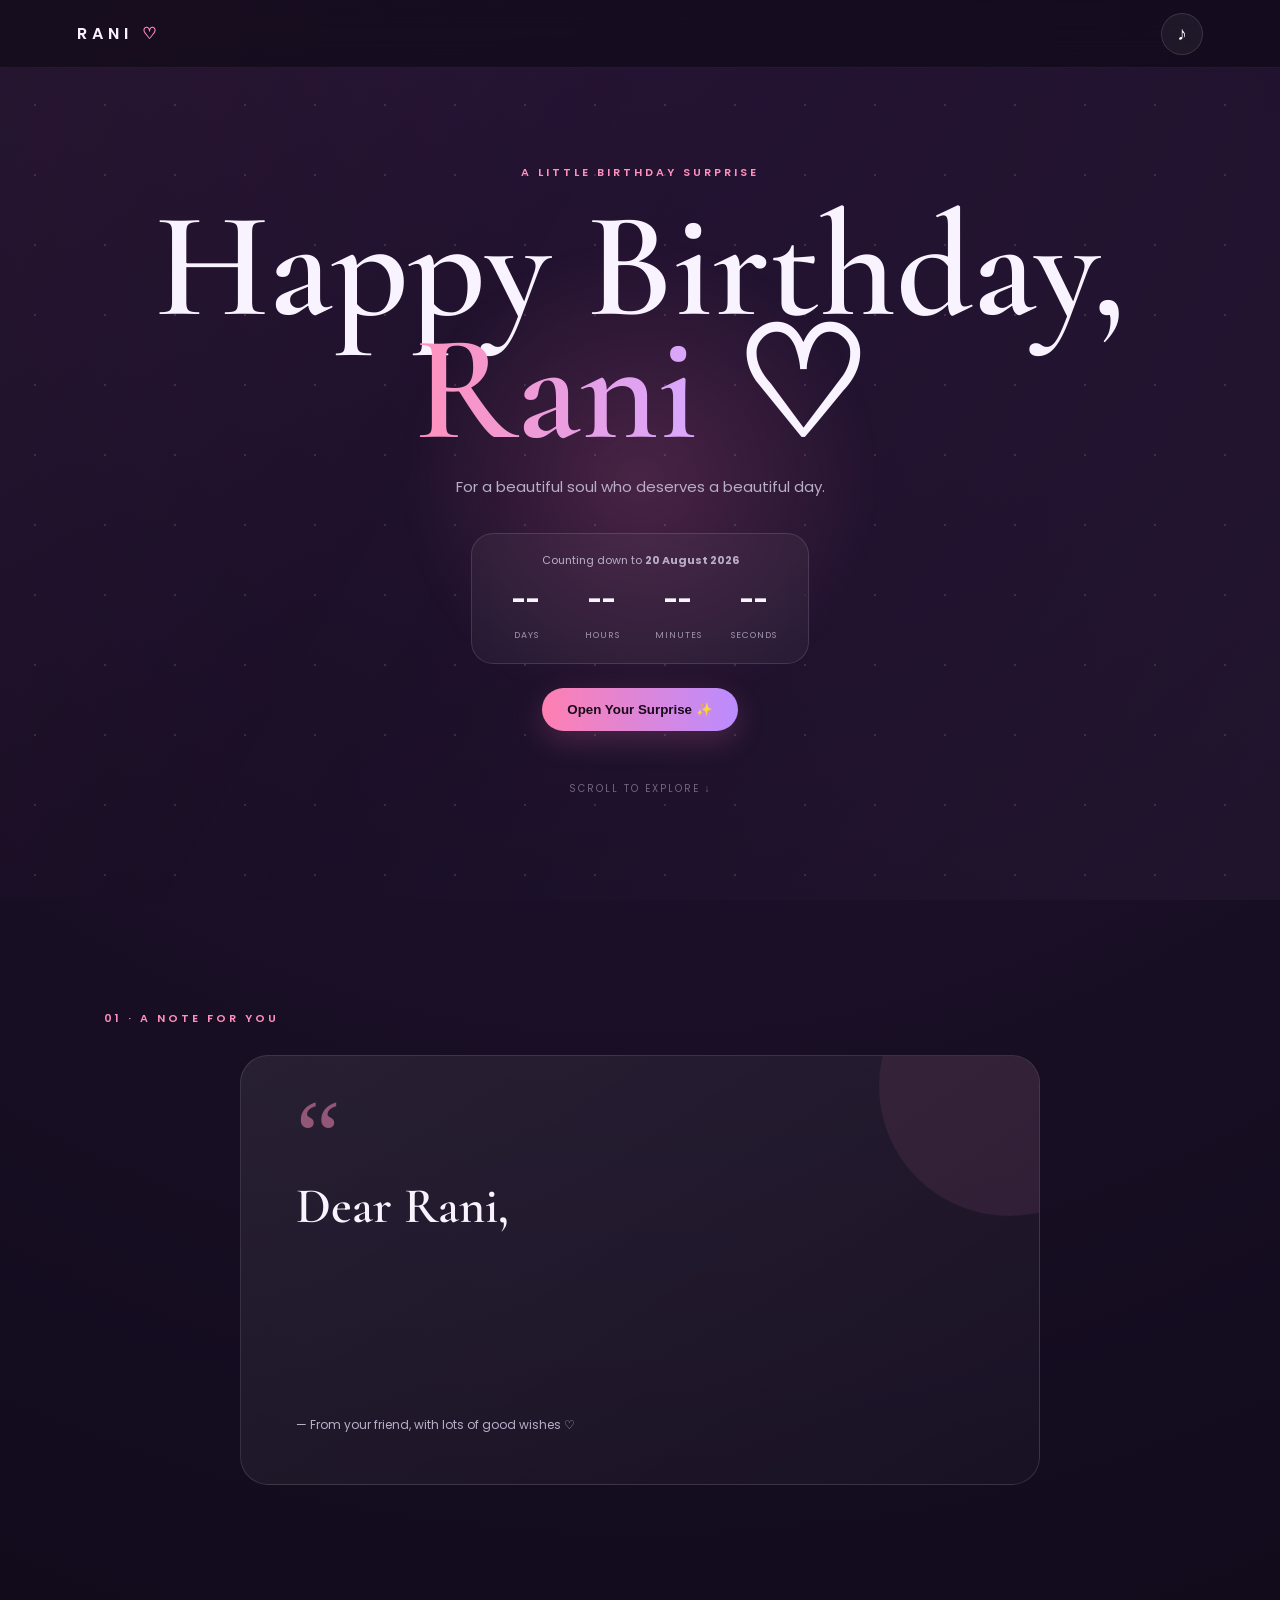
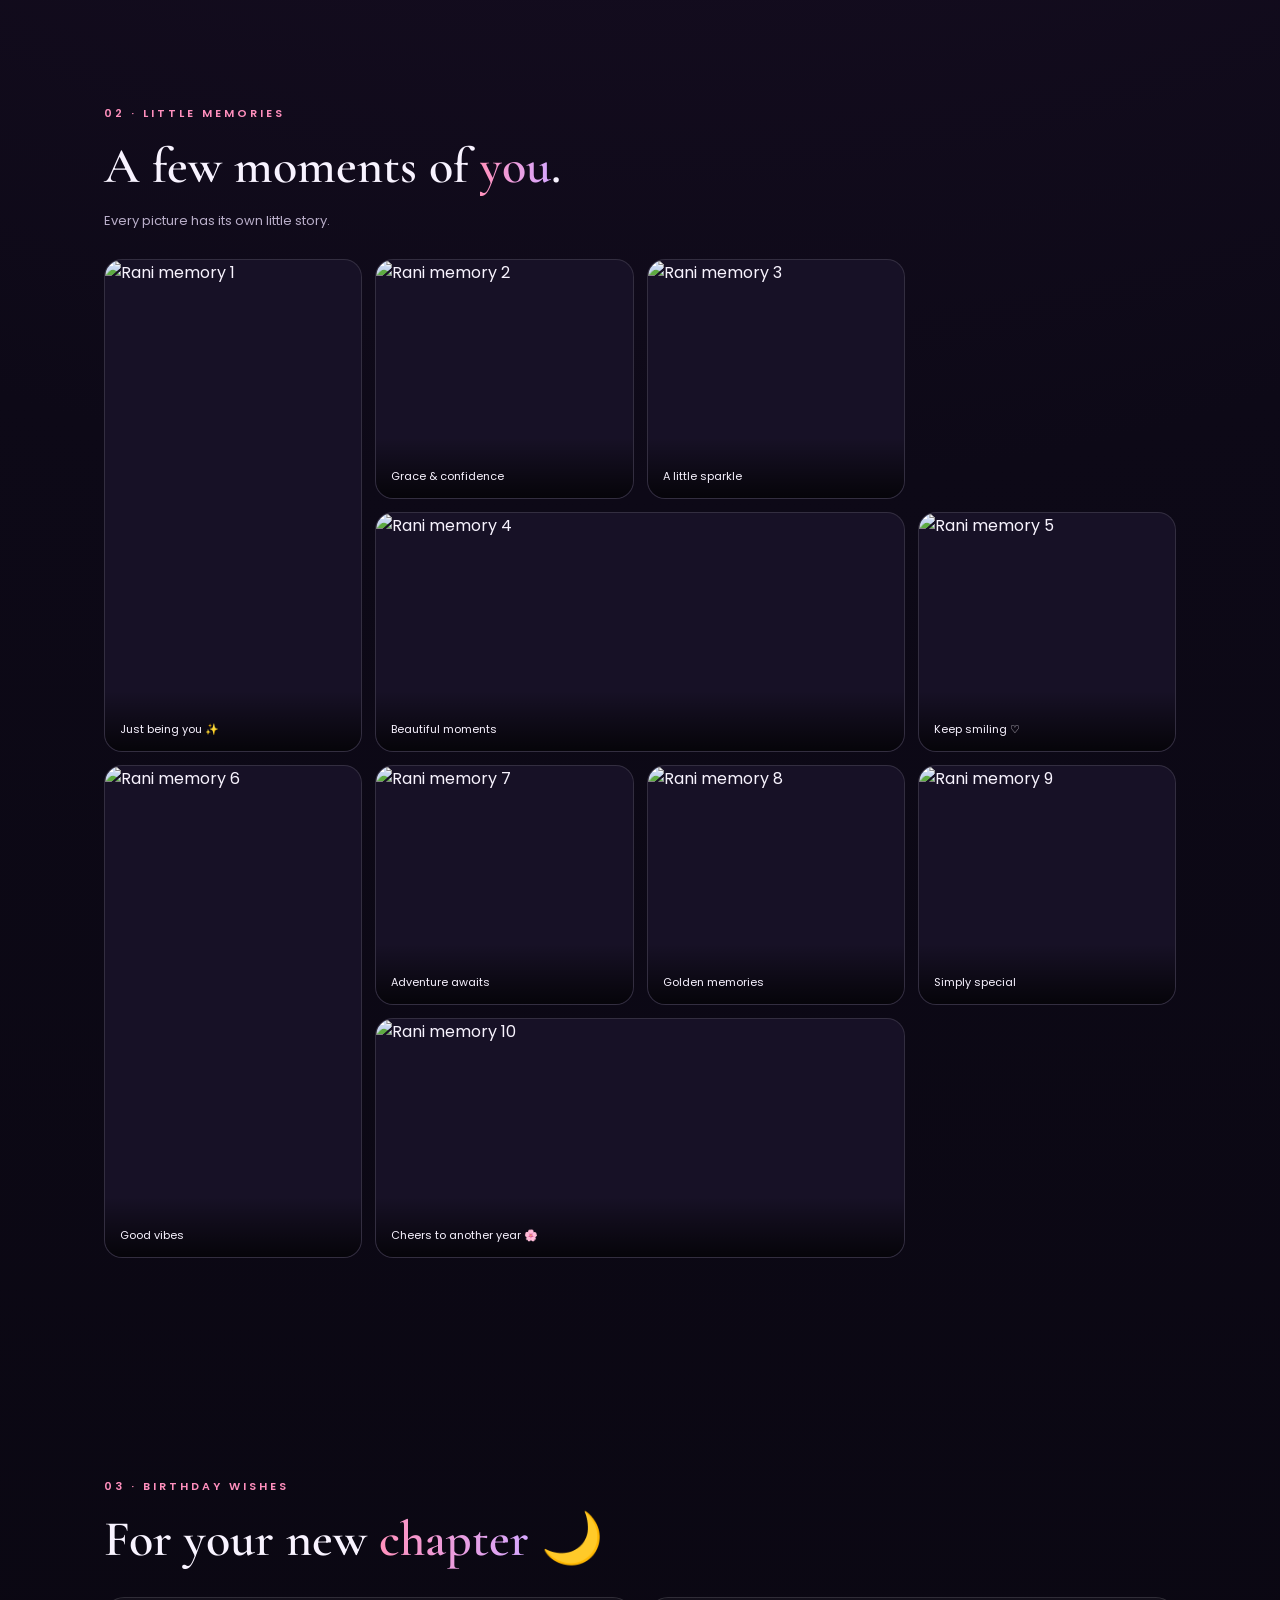
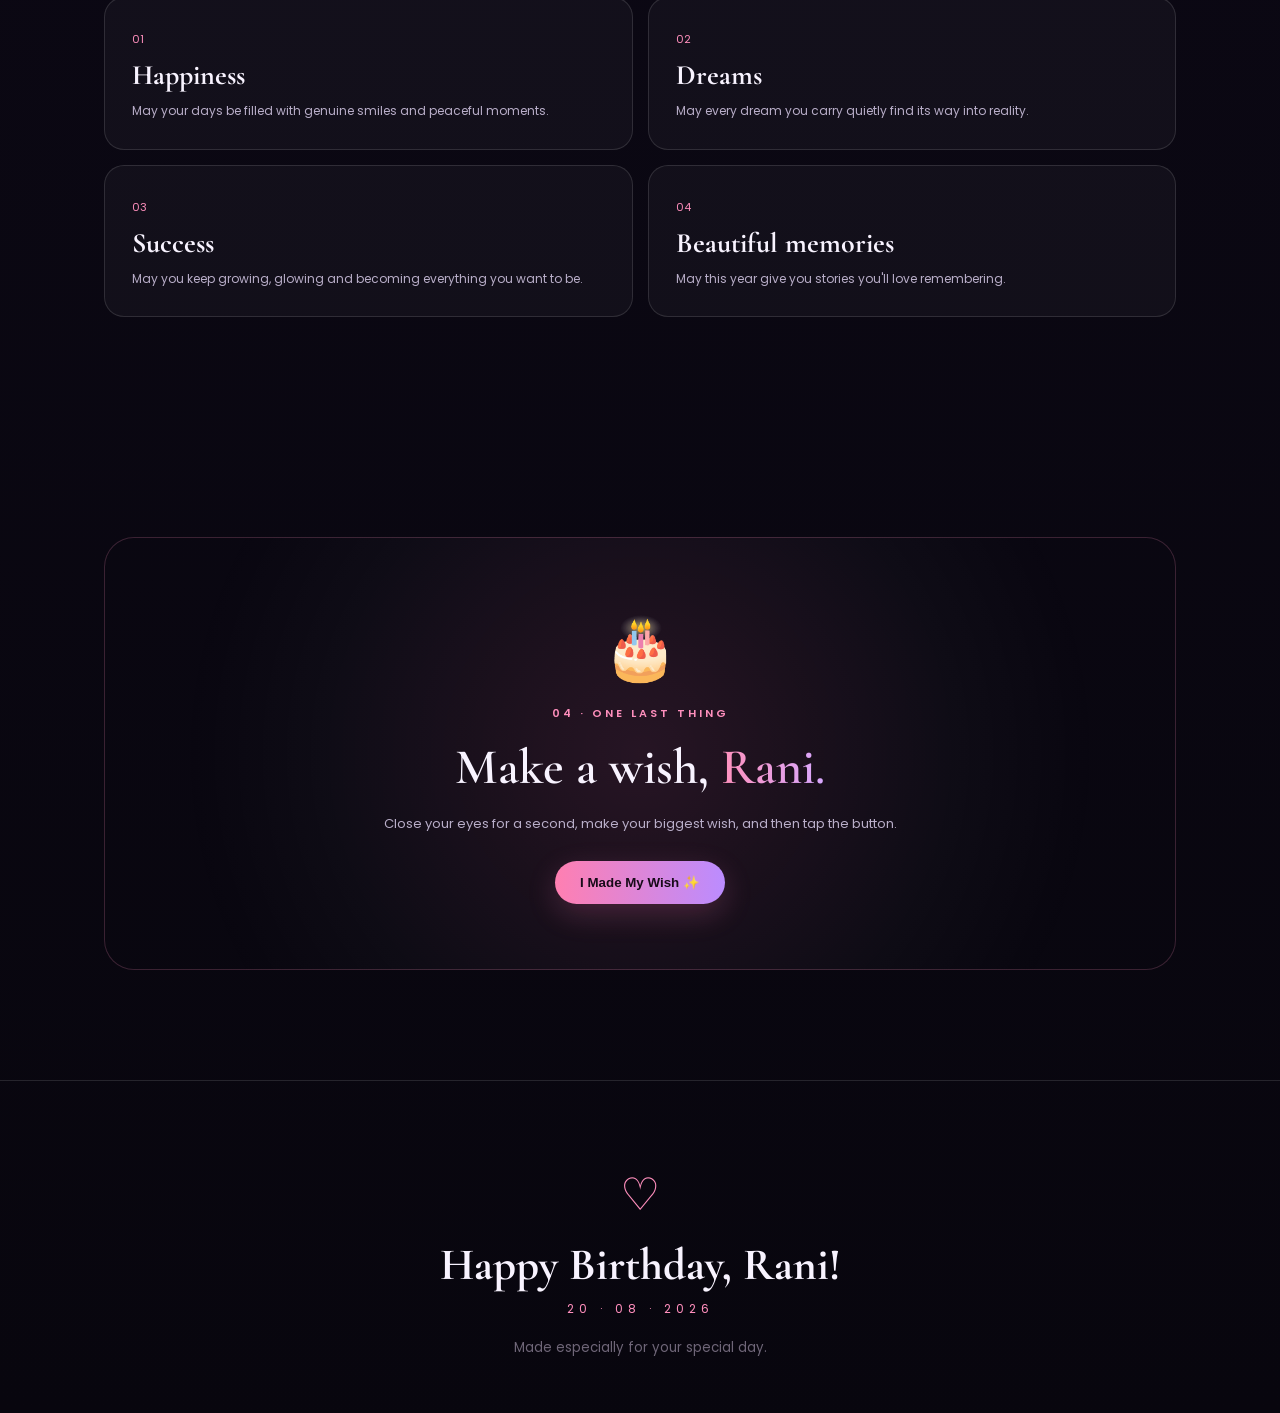
==== index.html @ 8dc4e8c7 "Add files via upload" ====
<!DOCTYPE html>
<html lang="en">
<head>
  <meta charset="UTF-8">
  <meta name="viewport" content="width=device-width, initial-scale=1.0">
  <meta name="theme-color" content="#0f0b1d">
  <title>Happy Birthday Rani ❤️</title>
  <link rel="preconnect" href="https://fonts.googleapis.com">
  <link rel="preconnect" href="https://fonts.gstatic.com" crossorigin>
  <link href="https://fonts.googleapis.com/css2?family=Cormorant+Garamond:wght@500;600;700&family=Poppins:wght@300;400;500;600;700&display=swap" rel="stylesheet">
  <link rel="stylesheet" href="style.css">
</head>
<body>
  <div class="stars"></div>
  <div class="petals"></div>

  <header class="topbar">
    <div class="logo">RANI <span>♡</span></div>
    <button id="musicBtn" class="icon-btn" aria-label="Toggle music">♪</button>
  </header>

  <main>
    <section class="hero">
      <div class="hero-glow"></div>
      <p class="eyebrow">A little birthday surprise</p>
      <h1>Happy Birthday,<br><span>Rani</span> ♡</h1>
      <p class="hero-text">For a beautiful soul who deserves a beautiful day.</p>

      <div class="countdown-card">
        <p>Counting down to <b>20 August 2026</b></p>
        <div id="countdown" class="countdown">
          <div><strong id="days">--</strong><small>Days</small></div>
          <div><strong id="hours">--</strong><small>Hours</small></div>
          <div><strong id="minutes">--</strong><small>Minutes</small></div>
          <div><strong id="seconds">--</strong><small>Seconds</small></div>
        </div>
      </div>

      <button id="openBtn" class="primary-btn">Open Your Surprise ✨</button>
      <p class="scroll-hint">scroll to explore ↓</p>
    </section>

    <section class="message section">
      <div class="section-label">01 · A note for you</div>
      <div class="message-card">
        <div class="quote-mark">“</div>
        <h2>Dear Rani,</h2>
        <p id="typedMessage"></p>
        <div class="signature">— From your friend, with lots of good wishes ♡</div>
      </div>
    </section>

    <section class="gallery section">
      <div class="section-label">02 · Little memories</div>
      <h2>A few moments of <span>you</span>.</h2>
      <p class="section-sub">Every picture has its own little story.</p>
      <div class="photo-grid">
        <figure class="photo tall"><img src="assets/photo1.jpg" alt="Rani memory 1"><figcaption>Just being you ✨</figcaption></figure>
        <figure class="photo"><img src="assets/photo2.jpg" alt="Rani memory 2"><figcaption>Grace &amp; confidence</figcaption></figure>
        <figure class="photo"><img src="assets/photo3.jpg" alt="Rani memory 3"><figcaption>A little sparkle</figcaption></figure>
        <figure class="photo wide"><img src="assets/photo4.jpg" alt="Rani memory 4"><figcaption>Beautiful moments</figcaption></figure>
        <figure class="photo"><img src="assets/photo5.jpg" alt="Rani memory 5"><figcaption>Keep smiling ♡</figcaption></figure>
        <figure class="photo tall"><img src="assets/photo6.jpg" alt="Rani memory 6"><figcaption>Good vibes</figcaption></figure>
        <figure class="photo"><img src="assets/photo7.jpg" alt="Rani memory 7"><figcaption>Adventure awaits</figcaption></figure>
        <figure class="photo"><img src="assets/photo8.jpg" alt="Rani memory 8"><figcaption>Golden memories</figcaption></figure>
        <figure class="photo"><img src="assets/photo9.jpg" alt="Rani memory 9"><figcaption>Simply special</figcaption></figure>
        <figure class="photo wide"><img src="assets/photo10.jpg" alt="Rani memory 10"><figcaption>Cheers to another year 🌸</figcaption></figure>
      </div>
    </section>

    <section class="wishes section">
      <div class="section-label">03 · Birthday wishes</div>
      <h2>For your new <span>chapter</span> 🌙</h2>
      <div class="wish-grid">
        <div class="wish"><span>01</span><h3>Happiness</h3><p>May your days be filled with genuine smiles and peaceful moments.</p></div>
        <div class="wish"><span>02</span><h3>Dreams</h3><p>May every dream you carry quietly find its way into reality.</p></div>
        <div class="wish"><span>03</span><h3>Success</h3><p>May you keep growing, glowing and becoming everything you want to be.</p></div>
        <div class="wish"><span>04</span><h3>Beautiful memories</h3><p>May this year give you stories you'll love remembering.</p></div>
      </div>
    </section>

    <section class="surprise section">
      <div class="surprise-box">
        <div class="cake">🎂</div>
        <div class="section-label">04 · One last thing</div>
        <h2>Make a wish, <span>Rani.</span></h2>
        <p>Close your eyes for a second, make your biggest wish, and then tap the button.</p>
        <button id="wishBtn" class="primary-btn">I Made My Wish ✨</button>
      </div>
    </section>
  </main>

  <footer>
    <div class="footer-heart">♡</div>
    <h2>Happy Birthday, Rani!</h2>
    <p>20 · 08 · 2026</p>
    <small>Made especially for your special day.</small>
  </footer>

  <div id="lightbox" class="lightbox">
    <button id="closeLightbox" class="close">×</button>
    <img id="lightboxImg" src="" alt="">
  </div>

  <div id="surpriseModal" class="modal">
    <div class="modal-card">
      <div class="big-heart">💖</div>
      <h2>Happy Birthday, Rani!</h2>
      <p>May you always have reasons to smile, people who value you, and dreams worth chasing. Keep being the wonderful person you are.</p>
      <p class="special">Today is your day. Enjoy every little moment. 🌸✨</p>
      <button id="closeModal" class="primary-btn">Thank you ♡</button>
    </div>
  </div>

  <script src="script.js"></script>
</body>
</html>
---- style.css ----
*{box-sizing:border-box;margin:0;padding:0}
:root{--bg:#0d0917;--card:#171126;--text:#f8f3ff;--muted:#b9aec9;--accent:#ff8fbd;--accent2:#d7a8ff;--line:rgba(255,255,255,.12)}
html{scroll-behavior:smooth}
body{background:radial-gradient(circle at 50% 0,#251433 0,#0d0917 45%,#08060e 100%);color:var(--text);font-family:Poppins,sans-serif;overflow-x:hidden}
body:before{content:"";position:fixed;inset:0;pointer-events:none;background:linear-gradient(120deg,rgba(255,143,189,.04),transparent 40%,rgba(215,168,255,.04));z-index:-1}
.stars,.petals{position:fixed;inset:0;pointer-events:none;z-index:0}
.stars{background-image:radial-gradient(#fff 1px,transparent 1px);background-size:70px 70px;opacity:.12}
.topbar{position:fixed;top:0;left:0;right:0;height:68px;display:flex;justify-content:space-between;align-items:center;padding:0 6%;z-index:20;background:rgba(8,6,14,.5);backdrop-filter:blur(15px);border-bottom:1px solid rgba(255,255,255,.06)}
.logo{font-weight:600;letter-spacing:5px}.logo span{color:var(--accent)}
.icon-btn{width:42px;height:42px;border-radius:50%;border:1px solid var(--line);background:rgba(255,255,255,.05);color:#fff;font-size:19px;cursor:pointer}
.hero{min-height:100vh;display:flex;flex-direction:column;align-items:center;justify-content:center;text-align:center;padding:110px 20px 50px;position:relative;z-index:1}
.hero-glow{position:absolute;width:500px;height:500px;border-radius:50%;background:radial-gradient(circle,rgba(255,116,176,.19),transparent 67%);filter:blur(10px);animation:pulse 5s ease-in-out infinite;z-index:-1}
.eyebrow,.section-label{font-size:11px;letter-spacing:3px;text-transform:uppercase;color:var(--accent);font-weight:600}
.hero h1{font-family:"Cormorant Garamond",serif;font-size:clamp(62px,12vw,150px);line-height:.82;font-weight:600;margin:24px 0}
.hero h1 span,h2 span{background:linear-gradient(90deg,#ff91bc,#d7a8ff);-webkit-background-clip:text;background-clip:text;color:transparent}
.hero-text{color:var(--muted);max-width:540px;font-size:15px}
.countdown-card{margin:35px 0 24px;padding:18px 24px;border:1px solid var(--line);border-radius:22px;background:rgba(255,255,255,.045);backdrop-filter:blur(10px)}
.countdown-card p{font-size:11px;color:var(--muted);margin-bottom:13px}
.countdown{display:flex;gap:16px}.countdown div{min-width:60px}.countdown strong{display:block;font-size:25px}.countdown small{color:#9f94ad;font-size:9px;text-transform:uppercase;letter-spacing:1px}
.primary-btn{border:0;border-radius:999px;padding:14px 25px;background:linear-gradient(90deg,#ff7fb1,#bb8cff);color:#180b19;font-weight:700;cursor:pointer;box-shadow:0 10px 30px rgba(255,119,178,.2);transition:.25s}
.primary-btn:hover{transform:translateY(-3px);box-shadow:0 14px 35px rgba(255,119,178,.3)}
.scroll-hint{margin-top:50px;color:#71667d;font-size:10px;letter-spacing:2px;text-transform:uppercase}
.section{position:relative;z-index:1;max-width:1120px;margin:auto;padding:110px 24px}
.message-card{margin:28px auto 0;max-width:800px;padding:55px 55px 50px;background:linear-gradient(145deg,rgba(255,255,255,.07),rgba(255,255,255,.025));border:1px solid var(--line);border-radius:28px;position:relative;overflow:hidden}
.message-card:after{content:"";position:absolute;width:260px;height:260px;border-radius:50%;background:rgba(255,143,189,.08);right:-100px;top:-100px}
.quote-mark{font-family:Georgia;font-size:100px;line-height:.5;color:var(--accent);opacity:.5}
.message-card h2,.gallery h2,.wishes h2,.surprise h2{font-family:"Cormorant Garamond",serif;font-size:50px;font-weight:600;margin:15px 0}
.message-card p{font-family:"Cormorant Garamond",serif;font-size:25px;line-height:1.55;color:#eee5f2;min-height:145px}
.signature{margin-top:20px;color:var(--muted);font-size:12px}
.gallery h2,.wishes h2{margin-top:14px}.section-sub{color:var(--muted);font-size:13px;margin-bottom:28px}
.photo-grid{display:grid;grid-template-columns:repeat(4,1fr);grid-auto-rows:240px;gap:13px}
.photo{margin:0;position:relative;overflow:hidden;border-radius:18px;background:#171126;border:1px solid var(--line);cursor:pointer}
.photo.tall{grid-row:span 2}.photo.wide{grid-column:span 2}
.photo img{width:100%;height:100%;object-fit:cover;display:block;transition:transform .6s ease,filter .6s ease;filter:saturate(.9)}
.photo:hover img{transform:scale(1.07);filter:saturate(1.1)}
.photo figcaption{position:absolute;bottom:0;left:0;right:0;padding:30px 15px 13px;background:linear-gradient(transparent,rgba(0,0,0,.75));font-size:11px}
.wish-grid{display:grid;grid-template-columns:repeat(2,1fr);gap:15px;margin-top:28px}
.wish{padding:27px;border:1px solid var(--line);border-radius:20px;background:rgba(255,255,255,.035)}
.wish span{color:var(--accent);font-size:11px}.wish h3{font-family:"Cormorant Garamond",serif;font-size:28px;margin:8px 0}.wish p{font-size:12px;line-height:1.8;color:var(--muted)}
.surprise-box{text-align:center;border:1px solid rgba(255,143,189,.2);border-radius:30px;padding:65px 25px;background:radial-gradient(circle at center,rgba(255,122,177,.12),rgba(255,255,255,.025) 55%,transparent 80%)}
.cake{font-size:60px;animation:bob 2.5s ease-in-out infinite;margin-bottom:12px}.surprise-box p{max-width:560px;margin:0 auto 25px;color:var(--muted);font-size:13px;line-height:1.8}
footer{text-align:center;padding:80px 20px 55px;border-top:1px solid var(--line);position:relative;z-index:1}
.footer-heart{font-size:45px;color:var(--accent);animation:pulse 2s infinite}footer h2{font-family:"Cormorant Garamond",serif;font-size:45px;margin:8px 0}footer p{color:var(--accent);letter-spacing:5px;font-size:12px}footer small{display:block;color:#6f6678;margin-top:20px}
.lightbox,.modal{position:fixed;inset:0;background:rgba(4,2,8,.88);backdrop-filter:blur(12px);z-index:50;display:none;align-items:center;justify-content:center;padding:20px}
.lightbox.open,.modal.open{display:flex}
.lightbox img{max-width:92vw;max-height:88vh;border-radius:15px;box-shadow:0 20px 80px #000}
.close{position:absolute;top:20px;right:25px;background:none;border:0;color:#fff;font-size:40px;cursor:pointer}
.modal-card{max-width:520px;text-align:center;padding:45px 35px;border-radius:28px;background:#171126;border:1px solid rgba(255,143,189,.25);box-shadow:0 30px 100px #000}
.big-heart{font-size:65px;animation:pulse 1.5s infinite}.modal-card h2{font-family:"Cormorant Garamond",serif;font-size:48px;margin:8px}.modal-card p{color:#c6bbd1;line-height:1.8;font-size:13px}.modal-card .special{color:#ffafd0;margin:15px 0 25px}
.confetti{position:fixed;width:8px;height:14px;top:-20px;z-index:100;animation:fall linear forwards}
@keyframes pulse{50%{transform:scale(1.04);opacity:.75}}@keyframes bob{50%{transform:translateY(-8px)}}@keyframes fall{to{transform:translate3d(var(--x),110vh,0) rotate(720deg);opacity:0}}
@media(max-width:760px){.hero h1{font-size:68px}.section{padding:80px 18px}.message-card{padding:35px 25px}.message-card h2,.gallery h2,.wishes h2,.surprise h2{font-size:40px}.message-card p{font-size:21px}.photo-grid{grid-template-columns:repeat(2,1fr);grid-auto-rows:220px}.photo.wide{grid-column:span 2}.photo.tall{grid-row:span 2}.wish-grid{grid-template-columns:1fr}.countdown{gap:8px}.countdown div{min-width:55px}}
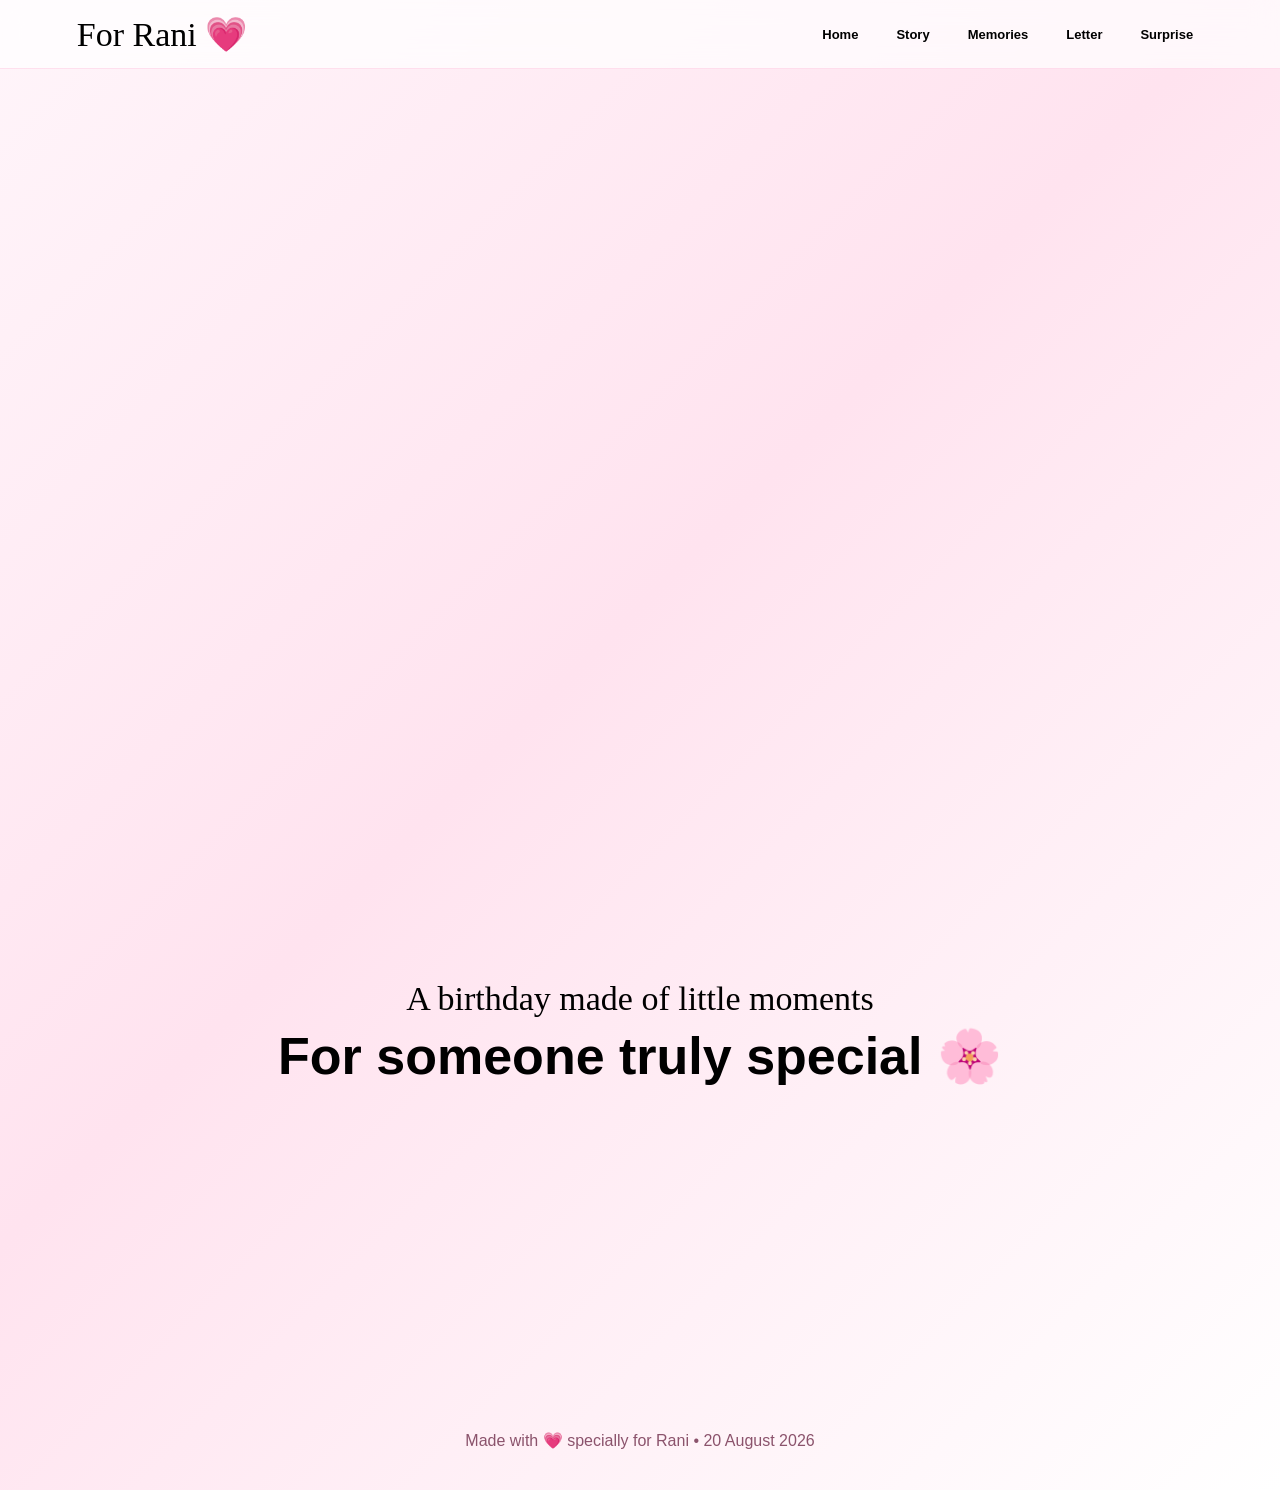
==== commit a91038e9: "Add files via upload" ====
--- a/index.html
+++ b/index.html
@@ -1,117 +1,46 @@
-<!DOCTYPE html>
-<html lang="en">
-<head>
-  <meta charset="UTF-8">
-  <meta name="viewport" content="width=device-width, initial-scale=1.0">
-  <meta name="theme-color" content="#0f0b1d">
-  <title>Happy Birthday Rani ❤️</title>
-  <link rel="preconnect" href="https://fonts.googleapis.com">
-  <link rel="preconnect" href="https://fonts.gstatic.com" crossorigin>
-  <link href="https://fonts.googleapis.com/css2?family=Cormorant+Garamond:wght@500;600;700&family=Poppins:wght@300;400;500;600;700&display=swap" rel="stylesheet">
-  <link rel="stylesheet" href="style.css">
-</head>
-<body>
-  <div class="stars"></div>
-  <div class="petals"></div>
+<!doctype html><html lang='en'><head><meta charset='utf-8'><meta name='viewport' content='width=device-width,initial-scale=1'><title>Happy Birthday Rani 💗</title><link rel='stylesheet' href='style.css'></head><body>
+<nav class="nav">
+  <a class="logo" href="index.html">For Rani 💗</a>
+  <button class="menu" aria-label="menu">☰</button>
+  <div class="navlinks">
+    <a href="index.html">Home</a>
+    <a href="story.html">Story</a>
+    <a href="memories.html">Memories</a>
+    <a href="letter.html">Letter</a>
+    <a href="surprise.html">Surprise</a>
+  </div>
+</nav>
+<div class="hearts"></div>
 
-  <header class="topbar">
-    <div class="logo">RANI <span>♡</span></div>
-    <button id="musicBtn" class="icon-btn" aria-label="Toggle music">♪</button>
-  </header>
+<main>
+<section class="hero">
+  <div class="card reveal">
+    <div class="script" style="font-size:40px">A little surprise for</div>
+    <h1>Rani 💕</h1>
+    <p class="birthday">20 • 08 • 2026</p>
+    <p class="lead">Some people make ordinary moments feel special. This little website is a collection of memories, smiles and a birthday wish made just for you.</p>
+    <div class="countdown">
+      <div class="time"><b id="days">00</b><span>Days</span></div>
+      <div class="time"><b id="hours">00</b><span>Hours</span></div>
+      <div class="time"><b id="minutes">00</b><span>Minutes</span></div>
+      <div class="time"><b id="seconds">00</b><span>Seconds</span></div>
+    </div>
+    <p id="countdownMsg" class="small">Counting down to your birthday ✨</p>
+    <a class="btn" href="story.html">Open Your Surprise →</a>
+  </div>
+</section>
 
-  <main>
-    <section class="hero">
-      <div class="hero-glow"></div>
-      <p class="eyebrow">A little birthday surprise</p>
-      <h1>Happy Birthday,<br><span>Rani</span> ♡</h1>
-      <p class="hero-text">For a beautiful soul who deserves a beautiful day.</p>
+<section class="section center">
+  <div class="script" style="font-size:34px">A birthday made of little moments</div>
+  <h2>For someone truly special 🌸</h2>
+  <div class="grid">
+    <div class="feature reveal"><div class="icon">💗</div><h3>Beautiful Memories</h3><p>Every photo holds a different smile, place and moment worth remembering.</p></div>
+    <div class="feature reveal"><div class="icon">✨</div><h3>Sweet Moments</h3><p>A small collection of moments that deserve their own little corner on the internet.</p></div>
+    <div class="feature reveal"><div class="icon">🎂</div><h3>One Special Day</h3><p>20 August 2026 — a day to celebrate you and everything that makes you wonderful.</p></div>
+  </div>
+</section>
+</main>
 
-      <div class="countdown-card">
-        <p>Counting down to <b>20 August 2026</b></p>
-        <div id="countdown" class="countdown">
-          <div><strong id="days">--</strong><small>Days</small></div>
-          <div><strong id="hours">--</strong><small>Hours</small></div>
-          <div><strong id="minutes">--</strong><small>Minutes</small></div>
-          <div><strong id="seconds">--</strong><small>Seconds</small></div>
-        </div>
-      </div>
-
-      <button id="openBtn" class="primary-btn">Open Your Surprise ✨</button>
-      <p class="scroll-hint">scroll to explore ↓</p>
-    </section>
-
-    <section class="message section">
-      <div class="section-label">01 · A note for you</div>
-      <div class="message-card">
-        <div class="quote-mark">“</div>
-        <h2>Dear Rani,</h2>
-        <p id="typedMessage"></p>
-        <div class="signature">— From your friend, with lots of good wishes ♡</div>
-      </div>
-    </section>
-
-    <section class="gallery section">
-      <div class="section-label">02 · Little memories</div>
-      <h2>A few moments of <span>you</span>.</h2>
-      <p class="section-sub">Every picture has its own little story.</p>
-      <div class="photo-grid">
-        <figure class="photo tall"><img src="assets/photo1.jpg" alt="Rani memory 1"><figcaption>Just being you ✨</figcaption></figure>
-        <figure class="photo"><img src="assets/photo2.jpg" alt="Rani memory 2"><figcaption>Grace &amp; confidence</figcaption></figure>
-        <figure class="photo"><img src="assets/photo3.jpg" alt="Rani memory 3"><figcaption>A little sparkle</figcaption></figure>
-        <figure class="photo wide"><img src="assets/photo4.jpg" alt="Rani memory 4"><figcaption>Beautiful moments</figcaption></figure>
-        <figure class="photo"><img src="assets/photo5.jpg" alt="Rani memory 5"><figcaption>Keep smiling ♡</figcaption></figure>
-        <figure class="photo tall"><img src="assets/photo6.jpg" alt="Rani memory 6"><figcaption>Good vibes</figcaption></figure>
-        <figure class="photo"><img src="assets/photo7.jpg" alt="Rani memory 7"><figcaption>Adventure awaits</figcaption></figure>
-        <figure class="photo"><img src="assets/photo8.jpg" alt="Rani memory 8"><figcaption>Golden memories</figcaption></figure>
-        <figure class="photo"><img src="assets/photo9.jpg" alt="Rani memory 9"><figcaption>Simply special</figcaption></figure>
-        <figure class="photo wide"><img src="assets/photo10.jpg" alt="Rani memory 10"><figcaption>Cheers to another year 🌸</figcaption></figure>
-      </div>
-    </section>
-
-    <section class="wishes section">
-      <div class="section-label">03 · Birthday wishes</div>
-      <h2>For your new <span>chapter</span> 🌙</h2>
-      <div class="wish-grid">
-        <div class="wish"><span>01</span><h3>Happiness</h3><p>May your days be filled with genuine smiles and peaceful moments.</p></div>
-        <div class="wish"><span>02</span><h3>Dreams</h3><p>May every dream you carry quietly find its way into reality.</p></div>
-        <div class="wish"><span>03</span><h3>Success</h3><p>May you keep growing, glowing and becoming everything you want to be.</p></div>
-        <div class="wish"><span>04</span><h3>Beautiful memories</h3><p>May this year give you stories you'll love remembering.</p></div>
-      </div>
-    </section>
-
-    <section class="surprise section">
-      <div class="surprise-box">
-        <div class="cake">🎂</div>
-        <div class="section-label">04 · One last thing</div>
-        <h2>Make a wish, <span>Rani.</span></h2>
-        <p>Close your eyes for a second, make your biggest wish, and then tap the button.</p>
-        <button id="wishBtn" class="primary-btn">I Made My Wish ✨</button>
-      </div>
-    </section>
-  </main>
-
-  <footer>
-    <div class="footer-heart">♡</div>
-    <h2>Happy Birthday, Rani!</h2>
-    <p>20 · 08 · 2026</p>
-    <small>Made especially for your special day.</small>
-  </footer>
-
-  <div id="lightbox" class="lightbox">
-    <button id="closeLightbox" class="close">×</button>
-    <img id="lightboxImg" src="" alt="">
-  </div>
-
-  <div id="surpriseModal" class="modal">
-    <div class="modal-card">
-      <div class="big-heart">💖</div>
-      <h2>Happy Birthday, Rani!</h2>
-      <p>May you always have reasons to smile, people who value you, and dreams worth chasing. Keep being the wonderful person you are.</p>
-      <p class="special">Today is your day. Enjoy every little moment. 🌸✨</p>
-      <button id="closeModal" class="primary-btn">Thank you ♡</button>
-    </div>
-  </div>
-
-  <script src="script.js"></script>
-</body>
-</html>
+<footer>Made with 💗 specially for Rani • 20 August 2026</footer>
+<script src="script.js"></script>
+</body></html>
--- a/style.css
+++ b/style.css
@@ -1,52 +1,80 @@
-*{box-sizing:border-box;margin:0;padding:0}
-:root{--bg:#0d0917;--card:#171126;--text:#f8f3ff;--muted:#b9aec9;--accent:#ff8fbd;--accent2:#d7a8ff;--line:rgba(255,255,255,.12)}
+<!doctype html><html lang='en'><head><meta charset='utf-8'><meta name='viewport' content='width=device-width,initial-scale=1'><title>Happy Birthday Rani 💗</title>
+@import url('https://fonts.googleapis.com/css2?family=Great+Vibes&family=Montserrat:wght@400;500;600;700&display=swap');
+
+:root{
+  --pink:#ff4f9a; --deep:#b51f63; --soft:#fff0f7; --white:#fff;
+  --ink:#3d2030; --glass:rgba(255,255,255,.72);
+}
+*{box-sizing:border-box}
 html{scroll-behavior:smooth}
-body{background:radial-gradient(circle at 50% 0,#251433 0,#0d0917 45%,#08060e 100%);color:var(--text);font-family:Poppins,sans-serif;overflow-x:hidden}
-body:before{content:"";position:fixed;inset:0;pointer-events:none;background:linear-gradient(120deg,rgba(255,143,189,.04),transparent 40%,rgba(215,168,255,.04));z-index:-1}
-.stars,.petals{position:fixed;inset:0;pointer-events:none;z-index:0}
-.stars{background-image:radial-gradient(#fff 1px,transparent 1px);background-size:70px 70px;opacity:.12}
-.topbar{position:fixed;top:0;left:0;right:0;height:68px;display:flex;justify-content:space-between;align-items:center;padding:0 6%;z-index:20;background:rgba(8,6,14,.5);backdrop-filter:blur(15px);border-bottom:1px solid rgba(255,255,255,.06)}
-.logo{font-weight:600;letter-spacing:5px}.logo span{color:var(--accent)}
-.icon-btn{width:42px;height:42px;border-radius:50%;border:1px solid var(--line);background:rgba(255,255,255,.05);color:#fff;font-size:19px;cursor:pointer}
-.hero{min-height:100vh;display:flex;flex-direction:column;align-items:center;justify-content:center;text-align:center;padding:110px 20px 50px;position:relative;z-index:1}
-.hero-glow{position:absolute;width:500px;height:500px;border-radius:50%;background:radial-gradient(circle,rgba(255,116,176,.19),transparent 67%);filter:blur(10px);animation:pulse 5s ease-in-out infinite;z-index:-1}
-.eyebrow,.section-label{font-size:11px;letter-spacing:3px;text-transform:uppercase;color:var(--accent);font-weight:600}
-.hero h1{font-family:"Cormorant Garamond",serif;font-size:clamp(62px,12vw,150px);line-height:.82;font-weight:600;margin:24px 0}
-.hero h1 span,h2 span{background:linear-gradient(90deg,#ff91bc,#d7a8ff);-webkit-background-clip:text;background-clip:text;color:transparent}
-.hero-text{color:var(--muted);max-width:540px;font-size:15px}
-.countdown-card{margin:35px 0 24px;padding:18px 24px;border:1px solid var(--line);border-radius:22px;background:rgba(255,255,255,.045);backdrop-filter:blur(10px)}
-.countdown-card p{font-size:11px;color:var(--muted);margin-bottom:13px}
-.countdown{display:flex;gap:16px}.countdown div{min-width:60px}.countdown strong{display:block;font-size:25px}.countdown small{color:#9f94ad;font-size:9px;text-transform:uppercase;letter-spacing:1px}
-.primary-btn{border:0;border-radius:999px;padding:14px 25px;background:linear-gradient(90deg,#ff7fb1,#bb8cff);color:#180b19;font-weight:700;cursor:pointer;box-shadow:0 10px 30px rgba(255,119,178,.2);transition:.25s}
-.primary-btn:hover{transform:translateY(-3px);box-shadow:0 14px 35px rgba(255,119,178,.3)}
-.scroll-hint{margin-top:50px;color:#71667d;font-size:10px;letter-spacing:2px;text-transform:uppercase}
-.section{position:relative;z-index:1;max-width:1120px;margin:auto;padding:110px 24px}
-.message-card{margin:28px auto 0;max-width:800px;padding:55px 55px 50px;background:linear-gradient(145deg,rgba(255,255,255,.07),rgba(255,255,255,.025));border:1px solid var(--line);border-radius:28px;position:relative;overflow:hidden}
-.message-card:after{content:"";position:absolute;width:260px;height:260px;border-radius:50%;background:rgba(255,143,189,.08);right:-100px;top:-100px}
-.quote-mark{font-family:Georgia;font-size:100px;line-height:.5;color:var(--accent);opacity:.5}
-.message-card h2,.gallery h2,.wishes h2,.surprise h2{font-family:"Cormorant Garamond",serif;font-size:50px;font-weight:600;margin:15px 0}
-.message-card p{font-family:"Cormorant Garamond",serif;font-size:25px;line-height:1.55;color:#eee5f2;min-height:145px}
-.signature{margin-top:20px;color:var(--muted);font-size:12px}
-.gallery h2,.wishes h2{margin-top:14px}.section-sub{color:var(--muted);font-size:13px;margin-bottom:28px}
-.photo-grid{display:grid;grid-template-columns:repeat(4,1fr);grid-auto-rows:240px;gap:13px}
-.photo{margin:0;position:relative;overflow:hidden;border-radius:18px;background:#171126;border:1px solid var(--line);cursor:pointer}
-.photo.tall{grid-row:span 2}.photo.wide{grid-column:span 2}
-.photo img{width:100%;height:100%;object-fit:cover;display:block;transition:transform .6s ease,filter .6s ease;filter:saturate(.9)}
-.photo:hover img{transform:scale(1.07);filter:saturate(1.1)}
-.photo figcaption{position:absolute;bottom:0;left:0;right:0;padding:30px 15px 13px;background:linear-gradient(transparent,rgba(0,0,0,.75));font-size:11px}
-.wish-grid{display:grid;grid-template-columns:repeat(2,1fr);gap:15px;margin-top:28px}
-.wish{padding:27px;border:1px solid var(--line);border-radius:20px;background:rgba(255,255,255,.035)}
-.wish span{color:var(--accent);font-size:11px}.wish h3{font-family:"Cormorant Garamond",serif;font-size:28px;margin:8px 0}.wish p{font-size:12px;line-height:1.8;color:var(--muted)}
-.surprise-box{text-align:center;border:1px solid rgba(255,143,189,.2);border-radius:30px;padding:65px 25px;background:radial-gradient(circle at center,rgba(255,122,177,.12),rgba(255,255,255,.025) 55%,transparent 80%)}
-.cake{font-size:60px;animation:bob 2.5s ease-in-out infinite;margin-bottom:12px}.surprise-box p{max-width:560px;margin:0 auto 25px;color:var(--muted);font-size:13px;line-height:1.8}
-footer{text-align:center;padding:80px 20px 55px;border-top:1px solid var(--line);position:relative;z-index:1}
-.footer-heart{font-size:45px;color:var(--accent);animation:pulse 2s infinite}footer h2{font-family:"Cormorant Garamond",serif;font-size:45px;margin:8px 0}footer p{color:var(--accent);letter-spacing:5px;font-size:12px}footer small{display:block;color:#6f6678;margin-top:20px}
-.lightbox,.modal{position:fixed;inset:0;background:rgba(4,2,8,.88);backdrop-filter:blur(12px);z-index:50;display:none;align-items:center;justify-content:center;padding:20px}
-.lightbox.open,.modal.open{display:flex}
-.lightbox img{max-width:92vw;max-height:88vh;border-radius:15px;box-shadow:0 20px 80px #000}
-.close{position:absolute;top:20px;right:25px;background:none;border:0;color:#fff;font-size:40px;cursor:pointer}
-.modal-card{max-width:520px;text-align:center;padding:45px 35px;border-radius:28px;background:#171126;border:1px solid rgba(255,143,189,.25);box-shadow:0 30px 100px #000}
-.big-heart{font-size:65px;animation:pulse 1.5s infinite}.modal-card h2{font-family:"Cormorant Garamond",serif;font-size:48px;margin:8px}.modal-card p{color:#c6bbd1;line-height:1.8;font-size:13px}.modal-card .special{color:#ffafd0;margin:15px 0 25px}
-.confetti{position:fixed;width:8px;height:14px;top:-20px;z-index:100;animation:fall linear forwards}
-@keyframes pulse{50%{transform:scale(1.04);opacity:.75}}@keyframes bob{50%{transform:translateY(-8px)}}@keyframes fall{to{transform:translate3d(var(--x),110vh,0) rotate(720deg);opacity:0}}
-@media(max-width:760px){.hero h1{font-size:68px}.section{padding:80px 18px}.message-card{padding:35px 25px}.message-card h2,.gallery h2,.wishes h2,.surprise h2{font-size:40px}.message-card p{font-size:21px}.photo-grid{grid-template-columns:repeat(2,1fr);grid-auto-rows:220px}.photo.wide{grid-column:span 2}.photo.tall{grid-row:span 2}.wish-grid{grid-template-columns:1fr}.countdown{gap:8px}.countdown div{min-width:55px}}
+body{
+  margin:0; font-family:Montserrat,sans-serif; color:var(--ink);
+  background:linear-gradient(135deg,#fff5fa,#ffe3ef 45%,#fff);
+  overflow-x:hidden;
+}
+a{text-decoration:none;color:inherit}
+.nav{
+  position:fixed;top:0;left:0;right:0;z-index:20;
+  display:flex;justify-content:space-between;align-items:center;
+  padding:14px 6%;background:rgba(255,255,255,.72);
+  backdrop-filter:blur(14px);border-bottom:1px solid rgba(255,79,154,.16)
+}
+.logo{font-family:"Great Vibes";font-size:34px;color:var(--deep)}
+.navlinks{display:flex;gap:18px;align-items:center}
+.navlinks a{font-size:13px;font-weight:700;padding:8px 10px;border-radius:20px}
+.navlinks a:hover,.navlinks a.active{background:#ffe0ee;color:var(--deep)}
+.menu{display:none;border:0;background:none;font-size:25px}
+main{padding-top:70px}
+.hero{min-height:calc(100vh - 70px);display:grid;place-items:center;text-align:center;padding:40px 7%;position:relative}
+.card{
+  width:min(900px,100%);padding:52px 28px;border-radius:35px;
+  background:var(--glass);box-shadow:0 20px 70px rgba(181,31,99,.15);
+  backdrop-filter:blur(16px);border:1px solid rgba(255,255,255,.9);
+}
+.script{font-family:"Great Vibes";color:var(--deep)}
+h1{font-size:clamp(48px,9vw,92px);margin:8px 0 10px;line-height:.95}
+h2{font-size:clamp(30px,5vw,52px);margin:8px 0 16px}
+h3{margin:10px 0}
+.lead{font-size:clamp(15px,2.2vw,19px);line-height:1.8;max-width:680px;margin:0 auto 26px}
+.btn{
+  display:inline-flex;align-items:center;justify-content:center;gap:8px;
+  padding:13px 21px;border-radius:30px;background:linear-gradient(135deg,var(--pink),var(--deep));
+  color:#fff;font-weight:700;box-shadow:0 10px 25px rgba(181,31,99,.22);border:0;cursor:pointer
+}
+.btn.alt{background:#fff;color:var(--deep);border:1px solid #ffd0e4}
+.countdown{display:flex;justify-content:center;gap:10px;flex-wrap:wrap;margin:28px 0}
+.time{min-width:90px;padding:14px 10px;background:#fff;border-radius:18px;box-shadow:0 8px 25px rgba(181,31,99,.1)}
+.time b{display:block;font-size:28px;color:var(--deep)} .time span{font-size:11px;text-transform:uppercase}
+.section{padding:80px 7%;max-width:1200px;margin:auto}
+.center{text-align:center}
+.gallery{columns:3 220px;column-gap:18px}
+.photo{width:100%;display:block;margin:0 0 18px;border-radius:20px;break-inside:avoid;box-shadow:0 12px 35px rgba(70,20,45,.13);transition:.35s}
+.photo:hover{transform:translateY(-5px) scale(1.01)}
+.grid{display:grid;grid-template-columns:repeat(3,1fr);gap:20px}
+.feature{padding:25px;border-radius:25px;background:#fff;box-shadow:0 12px 35px rgba(70,20,45,.09)}
+.feature .icon{font-size:34px}
+.quote{font-family:"Great Vibes";font-size:38px;color:var(--deep);line-height:1.3}
+.letter{
+  max-width:760px;margin:auto;background:#fffdf9;padding:45px 38px;border-radius:8px;
+  box-shadow:0 18px 50px rgba(80,30,45,.15);position:relative
+}
+.letter:before{content:"";position:absolute;inset:12px;border:1px solid #f1c7d8;pointer-events:none}
+.letter p{line-height:1.9;position:relative}
+.polaroid{background:#fff;padding:12px 12px 24px;box-shadow:0 12px 30px rgba(0,0,0,.12);transform:rotate(-2deg)}
+.polaroid img{width:100%;display:block}
+footer{text-align:center;padding:40px 20px;color:#8b536c}
+.hearts{position:fixed;inset:0;pointer-events:none;z-index:1;overflow:hidden}
+.heart{position:absolute;bottom:-40px;font-size:18px;animation:float 7s linear forwards;opacity:.75}
+@keyframes float{0%{transform:translateY(0) rotate(0) scale(.8);opacity:0}15%{opacity:.75}100%{transform:translateY(-115vh) rotate(360deg) scale(1.5);opacity:0}}
+.sparkle{position:absolute;animation:pulse 1.8s infinite alternate}
+@keyframes pulse{from{transform:scale(.8);opacity:.45}to{transform:scale(1.2);opacity:1}}
+.reveal{opacity:0;transform:translateY(25px);transition:.8s}
+.reveal.show{opacity:1;transform:none}
+.pagehero{padding:85px 7% 55px;text-align:center}
+.small{font-size:13px;color:#9b637c}
+.birthday{font-size:22px;color:var(--deep);font-weight:700}
+@media(max-width:760px){
+ .navlinks{display:none;position:absolute;top:62px;left:0;right:0;background:#fff;padding:15px;flex-direction:column}
+ .navlinks.open{display:flex}.menu{display:block}.grid{grid-template-columns:1fr}
+ .card{padding:40px 18px}.letter{padding:32px 22px}
+}
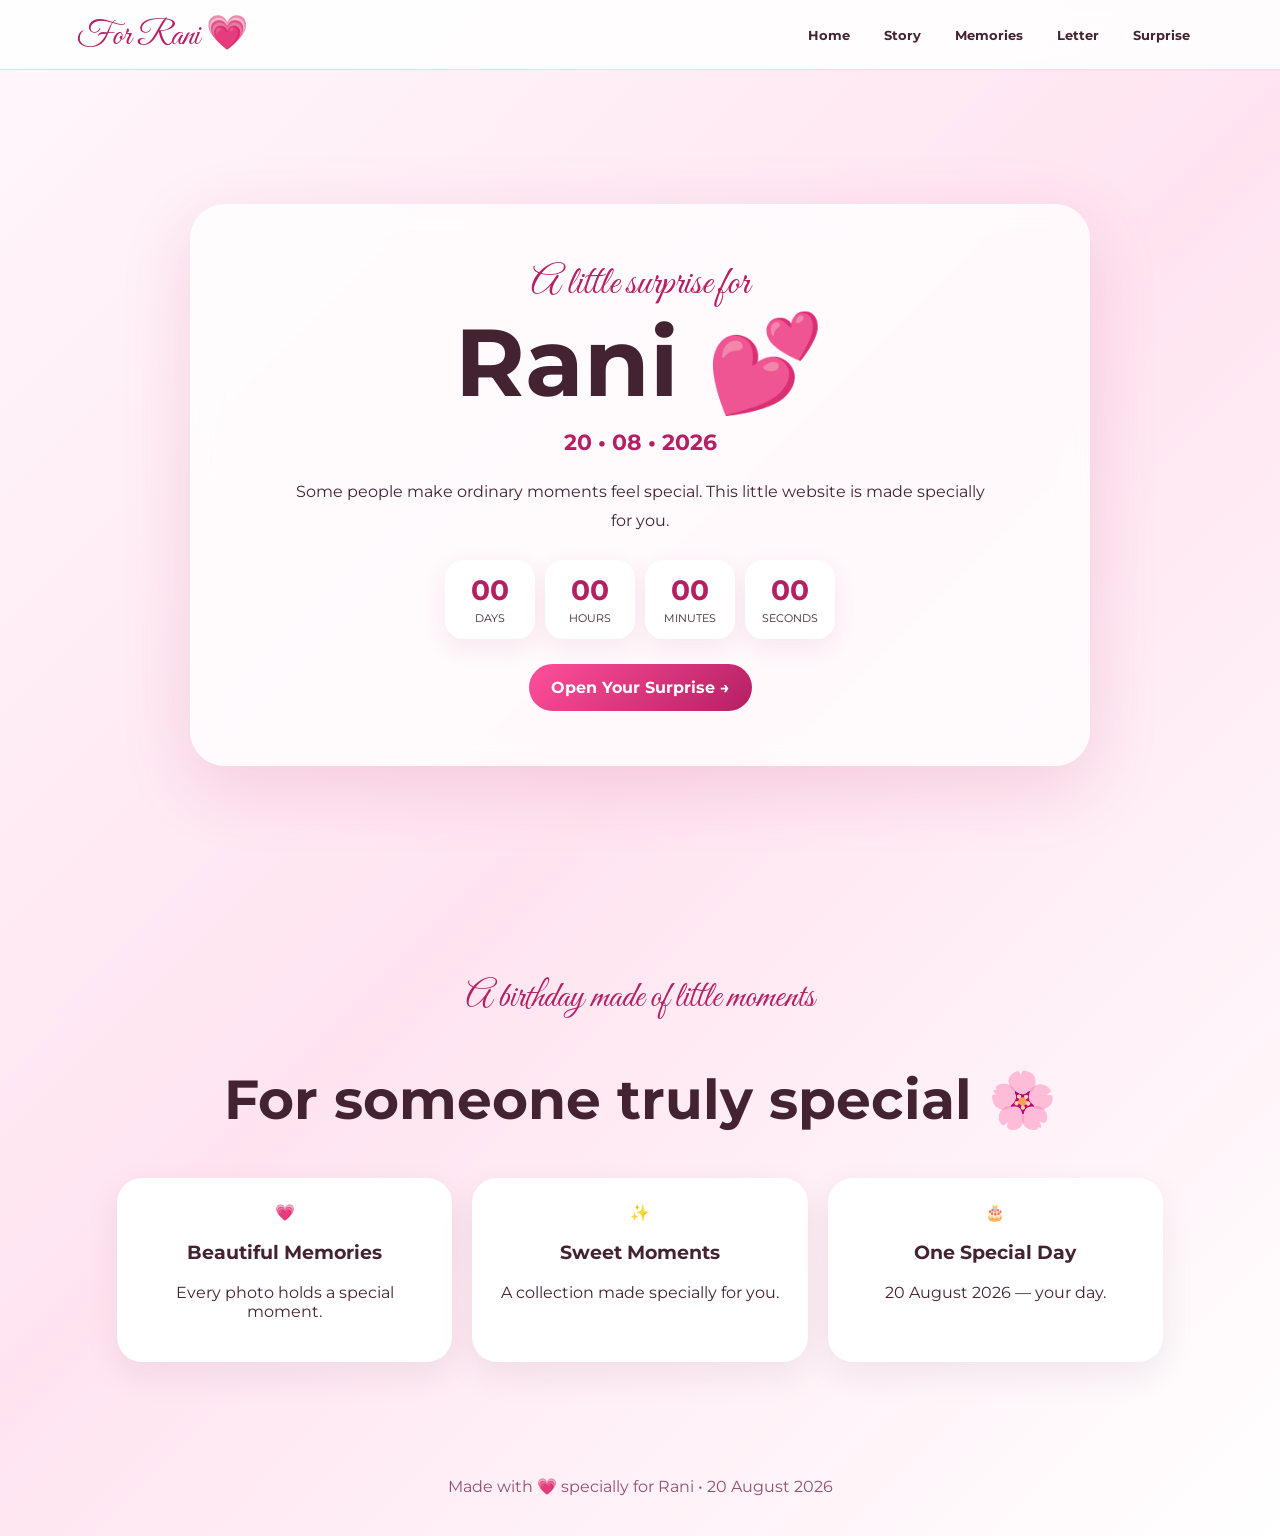
==== commit e9e0eefc: "Add files via upload" ====
--- a/index.html
+++ b/index.html
@@ -1,46 +1 @@
-<!doctype html><html lang='en'><head><meta charset='utf-8'><meta name='viewport' content='width=device-width,initial-scale=1'><title>Happy Birthday Rani 💗</title><link rel='stylesheet' href='style.css'></head><body>
-<nav class="nav">
-  <a class="logo" href="index.html">For Rani 💗</a>
-  <button class="menu" aria-label="menu">☰</button>
-  <div class="navlinks">
-    <a href="index.html">Home</a>
-    <a href="story.html">Story</a>
-    <a href="memories.html">Memories</a>
-    <a href="letter.html">Letter</a>
-    <a href="surprise.html">Surprise</a>
-  </div>
-</nav>
-<div class="hearts"></div>
-
-<main>
-<section class="hero">
-  <div class="card reveal">
-    <div class="script" style="font-size:40px">A little surprise for</div>
-    <h1>Rani 💕</h1>
-    <p class="birthday">20 • 08 • 2026</p>
-    <p class="lead">Some people make ordinary moments feel special. This little website is a collection of memories, smiles and a birthday wish made just for you.</p>
-    <div class="countdown">
-      <div class="time"><b id="days">00</b><span>Days</span></div>
-      <div class="time"><b id="hours">00</b><span>Hours</span></div>
-      <div class="time"><b id="minutes">00</b><span>Minutes</span></div>
-      <div class="time"><b id="seconds">00</b><span>Seconds</span></div>
-    </div>
-    <p id="countdownMsg" class="small">Counting down to your birthday ✨</p>
-    <a class="btn" href="story.html">Open Your Surprise →</a>
-  </div>
-</section>
-
-<section class="section center">
-  <div class="script" style="font-size:34px">A birthday made of little moments</div>
-  <h2>For someone truly special 🌸</h2>
-  <div class="grid">
-    <div class="feature reveal"><div class="icon">💗</div><h3>Beautiful Memories</h3><p>Every photo holds a different smile, place and moment worth remembering.</p></div>
-    <div class="feature reveal"><div class="icon">✨</div><h3>Sweet Moments</h3><p>A small collection of moments that deserve their own little corner on the internet.</p></div>
-    <div class="feature reveal"><div class="icon">🎂</div><h3>One Special Day</h3><p>20 August 2026 — a day to celebrate you and everything that makes you wonderful.</p></div>
-  </div>
-</section>
-</main>
-
-<footer>Made with 💗 specially for Rani • 20 August 2026</footer>
-<script src="script.js"></script>
-</body></html>+<!doctype html><html><head><meta charset=utf-8><meta name=viewport content='width=device-width,initial-scale=1'><title>Happy Birthday Rani 💗</title><link rel=stylesheet href=style.css></head><body><nav class="nav"><a class="logo" href="index.html">For Rani 💗</a><button class="menu" aria-label="menu">☰</button><div class="navlinks"><a href="index.html">Home</a><a href="story.html">Story</a><a href="memories.html">Memories</a><a href="letter.html">Letter</a><a href="surprise.html">Surprise</a></div></nav><div class="hearts"></div><main><section class=hero><div class=card><div class=script style="font-size:40px">A little surprise for</div><h1>Rani 💕</h1><p class=birthday>20 • 08 • 2026</p><p class=lead>Some people make ordinary moments feel special. This little website is made specially for you.</p><div class=countdown><div class=time><b id=days>00</b><span>Days</span></div><div class=time><b id=hours>00</b><span>Hours</span></div><div class=time><b id=minutes>00</b><span>Minutes</span></div><div class=time><b id=seconds>00</b><span>Seconds</span></div></div><a class=btn href=story.html>Open Your Surprise →</a></div></section><section class="section center"><div class=script style="font-size:36px">A birthday made of little moments</div><h2>For someone truly special 🌸</h2><div class=grid><div class=feature>💗<h3>Beautiful Memories</h3><p>Every photo holds a special moment.</p></div><div class=feature>✨<h3>Sweet Moments</h3><p>A collection made specially for you.</p></div><div class=feature>🎂<h3>One Special Day</h3><p>20 August 2026 — your day.</p></div></div></section></main><footer>Made with 💗 specially for Rani • 20 August 2026</footer><script src="script.js"></script></body></html>
